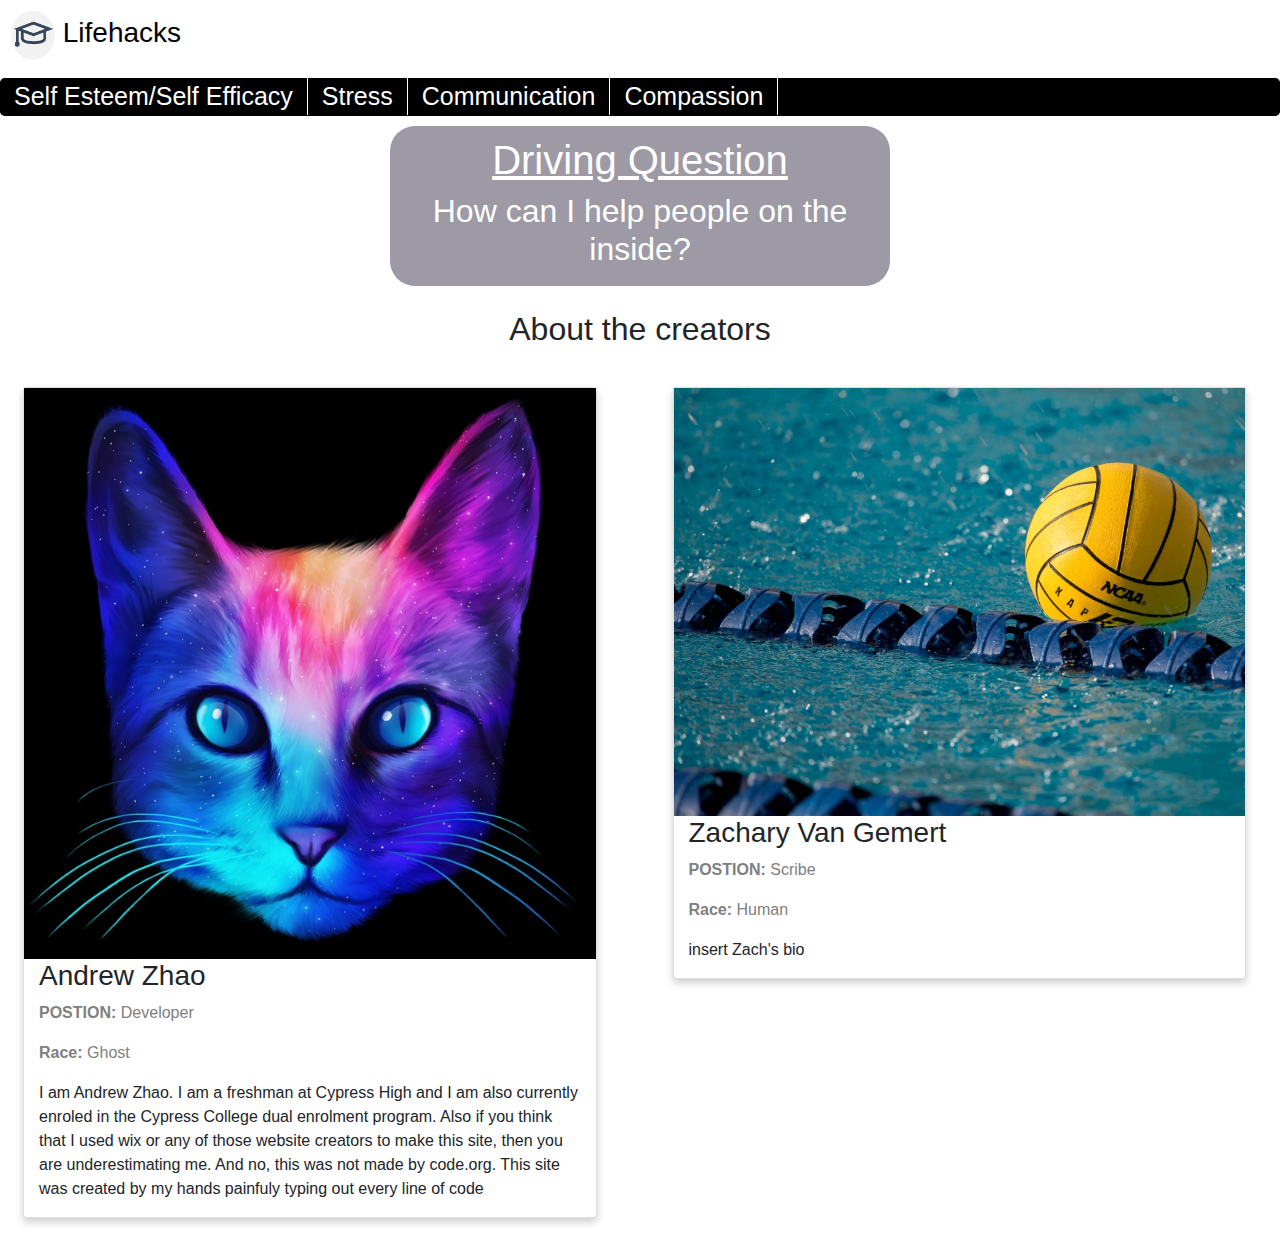
==== index.html @ 34256f16 "v0.01" ====
<!DOCTYPE html>
<html>
    <head>
        <title>CAPSTONE PROJECT</title>
        <link rel="stylesheet" href="index.css" type="text/css" />
        <link rel="icon" type="image/png" href="imgs/favicon.ico" sizes="16x16" />
        <link rel="stylesheet" href="https://stackpath.bootstrapcdn.com/bootstrap/4.3.1/css/bootstrap.min.css" integrity="sha384-ggOyR0iXCbMQv3Xipma34MD+dH/1fQ784/j6cY/iJTQUOhcWr7x9JvoRxT2MZw1T" crossorigin="anonymous">
        <link rel="stylesheet" href="https://use.fontawesome.com/releases/v5.7.2/css/all.css" integrity="sha384-fnmOCqbTlWIlj8LyTjo7mOUStjsKC4pOpQbqyi7RrhN7udi9RwhKkMHpvLbHG9Sr" crossorigin="anonymous">
    </head>
    <body>
        <div class="i">
            <h3 class="no"><a href="index.html"><img class="hat" src="imgs/icon.png">&nbsp;</img>Lifehacks</a></h3>
        </div>
        <div class="nb">
            <ul class="nb">
                <li class="nbi"><a href="se.html">Self Esteem/Self Efficacy</a></li>
                <li class="nbi"><a href="stress.html">Stress</a></li>
                <li class="nbi"><a href="com.html">Communication</a></li>
                <li class="nbi"><a href="comp.html">Compassion</a></li>
            </ul>
        </div>
        <div id="box">
            <h1 class="underline">Driving Question</h1>
            <h2>How can I help people on the inside?</h2>
        </div>
        <br>
        <h2 id="center">About the creators</h2>
        <div class="row" id="left">
            
            <div class="column">
                <div class="card">
                    <img src="imgs/image.jpg" alt="me" style="width:100%">
                    <div class="container">
                        <h3>Andrew Zhao</h3>
                        <p class="title"><strong>POSTION: </strong>Developer</p>
                        <p class="title"><strong>Race: </strong>Ghost</p>
                        <p>I am Andrew Zhao. I am a freshman at Cypress High and I am also currently enroled in the Cypress College dual enrolment program. Also if you think that I used wix or any of those website creators to make this site, then you are underestimating me. And no, this was not made by code.org. This site was created by my hands painfuly typing out every line of code</p>
                    </div>    
                </div>
            </div>
        
            <div class="column">
                <div class="card">
                    <img src="imgs/m1p2016c062_0.webp" alt="me" style="width:100%">
                    <div class="container">
                        <h3>Zachary Van Gemert</h3>
                        <p class="title"><strong>POSTION: </strong>Scribe</p>
                        <p class="title"><strong>Race: </strong>Human</p>
                        <p>insert Zach's bio</p>
                    </div>    
                </div>
            </div>
            
        </div>
    </body>
</html>
---- index.css ----
body{
    background-color: aquamarine;
}
.i{
    display: inline-block;
    padding: 10px;
    text-align: center;
}
.hat{
    height: 50px;
    width: 45px;
    box-align:left;
}
.nb{
    list-style: none;
    margin: 0px;
    padding: 0;
    overflow: hidden;
    background-color: black;
    height: inherit;
    transition: all 1s;
    border-radius: 5px;
    text-align: center;
    align-content: center;
}
.nbi{
    float: left;
    border-radius: 5px;
    transition: all 1s;
    text-decoration: none;
    text-align: center;
}
.nbi a{
    font-size: 25px;
    position: inherit;
    color: white;
    text-align: center;
    margin-top: 0px;
    padding: 5px 14px;
    text-decoration: none;
    font-family: sans-serif;
    font-weight: normal;
    border-right: 1px solid #FFFFFF;
}
.nbi a:hover{
    background-color: #575757;
    transition: 1s;
    color: #FFFFFF;
    text-decoration: none;
}
.active{
    background-color: #575757;
}
#box{
    text-align:center;
    background-color: #9d9aa5;
    color: white;
    overflow: auto;
    border-radius: 25px;
    word-wrap: break-word;
    padding: 10px;
    height: inherit;
    margin: auto;
    margin-top: 10px;
    max-width: 500px;
}
.underline{
    text-decoration: underline;
}
.column{
    float: left;
    width: 45%;
    margin-bottom: 16px;
    padding: 0 8px;
    margin:30px;
}
.card{
    box-shadow: 0 4px 8px 0 rgba(0, 0, 0, 0.2);
}
.container{
    padding: 0 16px;
}
.container::after, .row::after{
    content:"";
    clear: both;
    display: table;
}
.title{
    color:gray;
}
#center{
    text-align: center;

}
.no{
    text-decoration: none;
    color:black;
}
.no a{
    text-decoration: none;
    color: black;
}
.no a:hover{
    text-decoration: none;
    color: black;
}
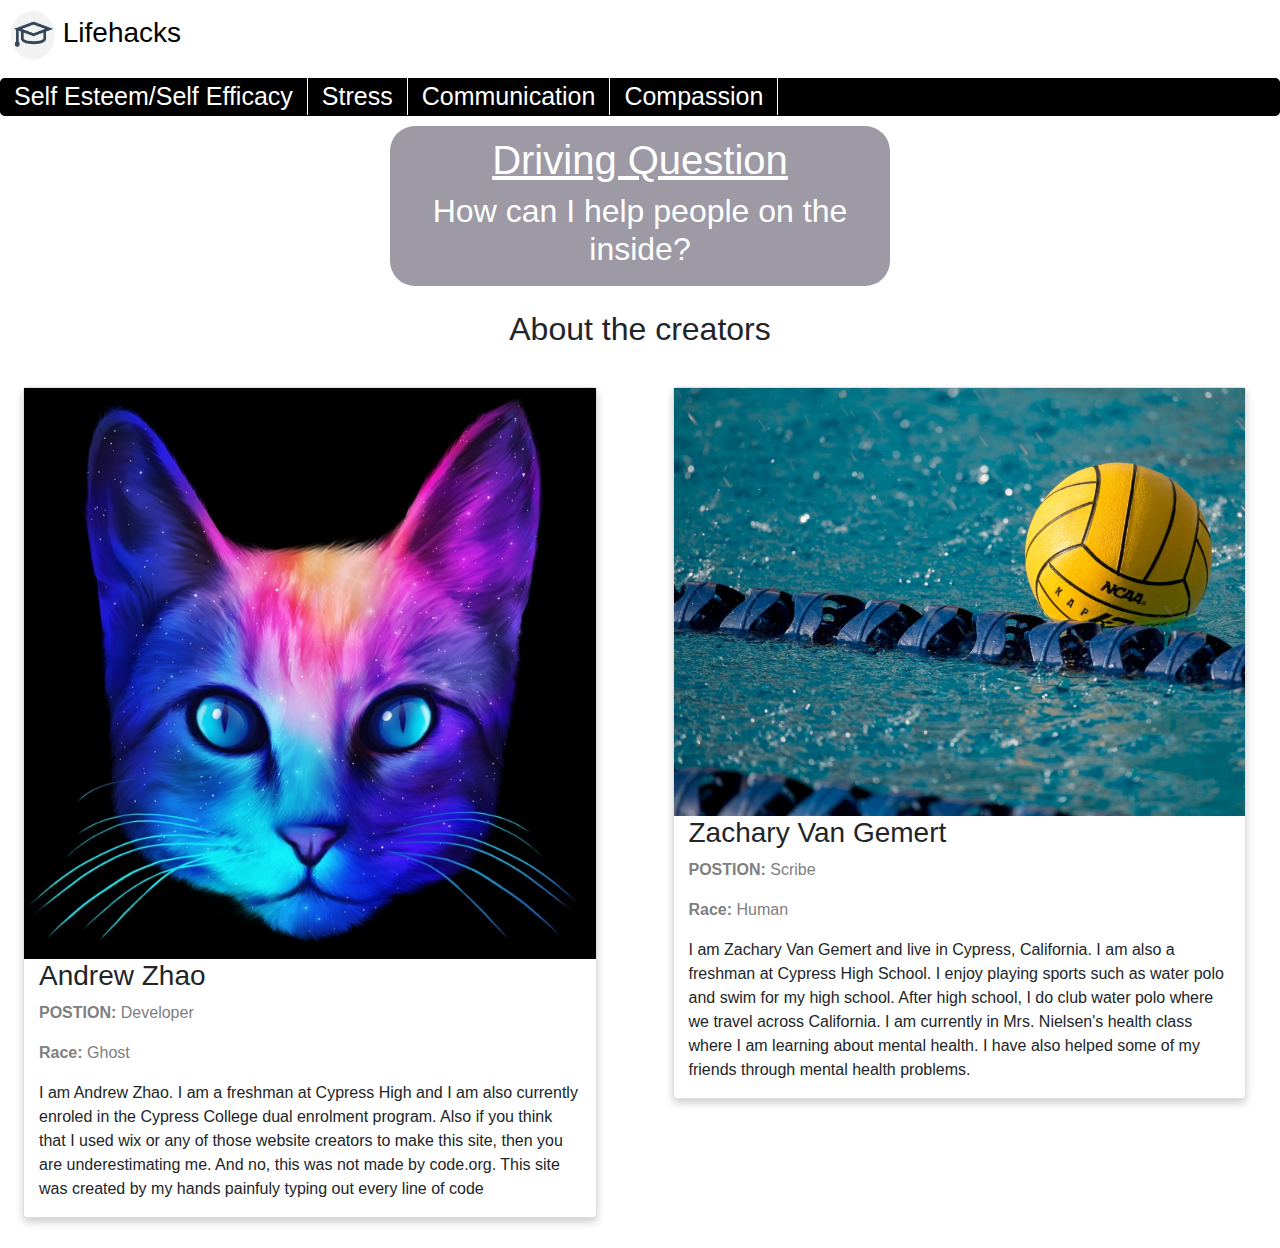
==== commit ce3da384: "bio update" ====
--- a/index.html
+++ b/index.html
@@ -46,7 +46,7 @@
                         <h3>Zachary Van Gemert</h3>
                         <p class="title"><strong>POSTION: </strong>Scribe</p>
                         <p class="title"><strong>Race: </strong>Human</p>
-                        <p>insert Zach's bio</p>
+                        <p>I am Zachary Van Gemert and live in Cypress, California.  I am also a freshman at Cypress High School.  I enjoy playing sports such as water polo and swim for my high school.   After high school, I do club water polo where we travel across California.   I am currently in Mrs. Nielsen's health class where I am learning about mental health.  I have also helped some of my friends through mental health problems.</p>
                     </div>    
                 </div>
             </div>
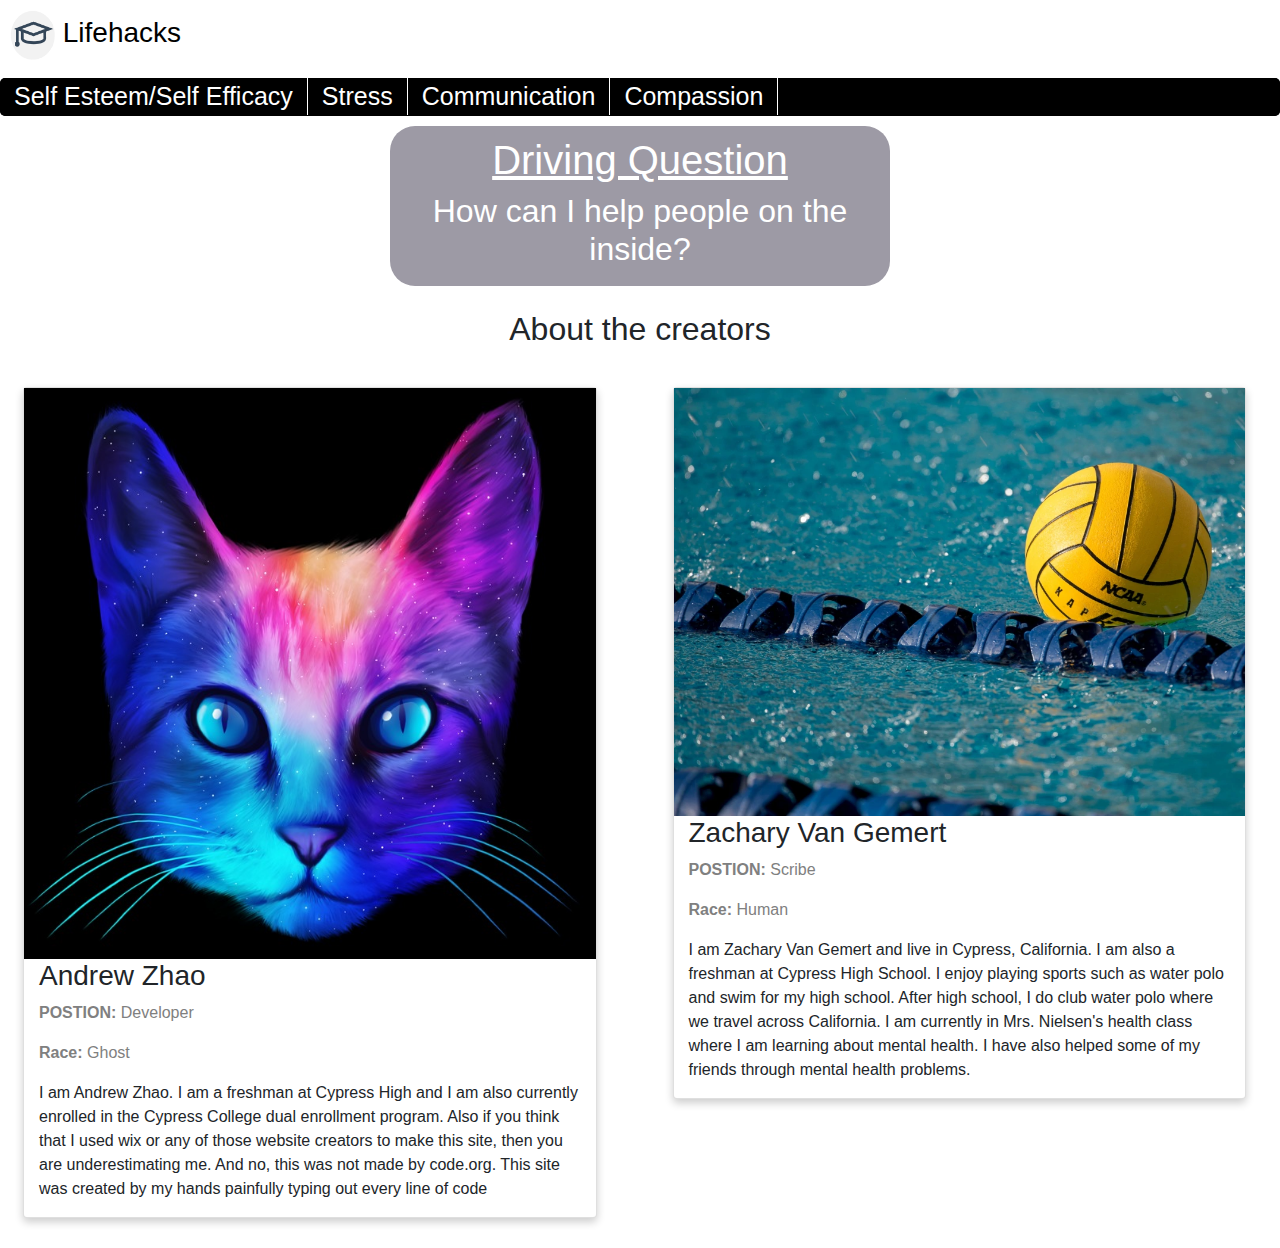
==== commit 83f65804: "spelling fix" ====
--- a/index.html
+++ b/index.html
@@ -11,12 +11,12 @@
         <div class="i">
             <h3 class="no"><a href="index.html"><img class="hat" src="imgs/icon.png">&nbsp;</img>Lifehacks</a></h3>
         </div>
-        <div class="nb">
-            <ul class="nb">
-                <li class="nbi"><a href="se.html">Self Esteem/Self Efficacy</a></li>
-                <li class="nbi"><a href="stress.html">Stress</a></li>
-                <li class="nbi"><a href="com.html">Communication</a></li>
-                <li class="nbi"><a href="comp.html">Compassion</a></li>
+        <div id="nb">
+            <ul id="nb">
+                <li id="nbi"><a href="se.html">Self Esteem/Self Efficacy</a></li>
+                <li id="nbi"><a href="stress.html">Stress</a></li>
+                <li id="nbi"><a href="com.html">Communication</a></li>
+                <li id="nbi"><a href="comp.html">Compassion</a></li>
             </ul>
         </div>
         <div id="box">
@@ -34,7 +34,7 @@
                         <h3>Andrew Zhao</h3>
                         <p class="title"><strong>POSTION: </strong>Developer</p>
                         <p class="title"><strong>Race: </strong>Ghost</p>
-                        <p>I am Andrew Zhao. I am a freshman at Cypress High and I am also currently enroled in the Cypress College dual enrolment program. Also if you think that I used wix or any of those website creators to make this site, then you are underestimating me. And no, this was not made by code.org. This site was created by my hands painfuly typing out every line of code</p>
+                        <p>I am Andrew Zhao. I am a freshman at Cypress High and I am also currently enrolled in the Cypress College dual enrollment program. Also if you think that I used wix or any of those website creators to make this site, then you are underestimating me. And no, this was not made by code.org. This site was created by my hands painfully typing out every line of code</p>
                     </div>    
                 </div>
             </div>
@@ -52,5 +52,8 @@
             </div>
             
         </div>
+
+
+    <script src="index.js"></script>
     </body>
 </html>--- a/index.css
+++ b/index.css
@@ -1,5 +1,7 @@
 body{
     background-color: aquamarine;
+    overflow-wrap: break-word;
+    overflow-x: hidden;
 }
 .i{
     display: inline-block;
@@ -11,7 +13,7 @@
     width: 45px;
     box-align:left;
 }
-.nb{
+#nb{
     list-style: none;
     margin: 0px;
     padding: 0;
@@ -21,16 +23,18 @@
     transition: all 1s;
     border-radius: 5px;
     text-align: center;
-    align-content: center;
+    align-content: center;   
+    z-index: 1;
 }
-.nbi{
+#nbi{
     float: left;
     border-radius: 5px;
     transition: all 1s;
     text-decoration: none;
     text-align: center;
+ 
 }
-.nbi a{
+#nbi a{
     font-size: 25px;
     position: inherit;
     color: white;
@@ -42,7 +46,7 @@
     font-weight: normal;
     border-right: 1px solid #FFFFFF;
 }
-.nbi a:hover{
+#nbi a:hover{
     background-color: #575757;
     transition: 1s;
     color: #FFFFFF;
@@ -103,4 +107,21 @@
 .no a:hover{
     text-decoration: none;
     color: black;
-}+}
+
+/* Page content */
+.content {
+  padding: 16px;
+}
+
+/* The sticky class is added to the navbar with JS when it reaches its scroll position */
+.sticky {
+  position: fixed;
+  top: 0;
+  width: 100%;
+}
+
+/* Add some top padding to the page content to prevent sudden quick movement (as the navigation bar gets a new position at the top of the page (position:fixed and top:0) */
+.sticky + .content {
+  padding-top: 60px;
+}
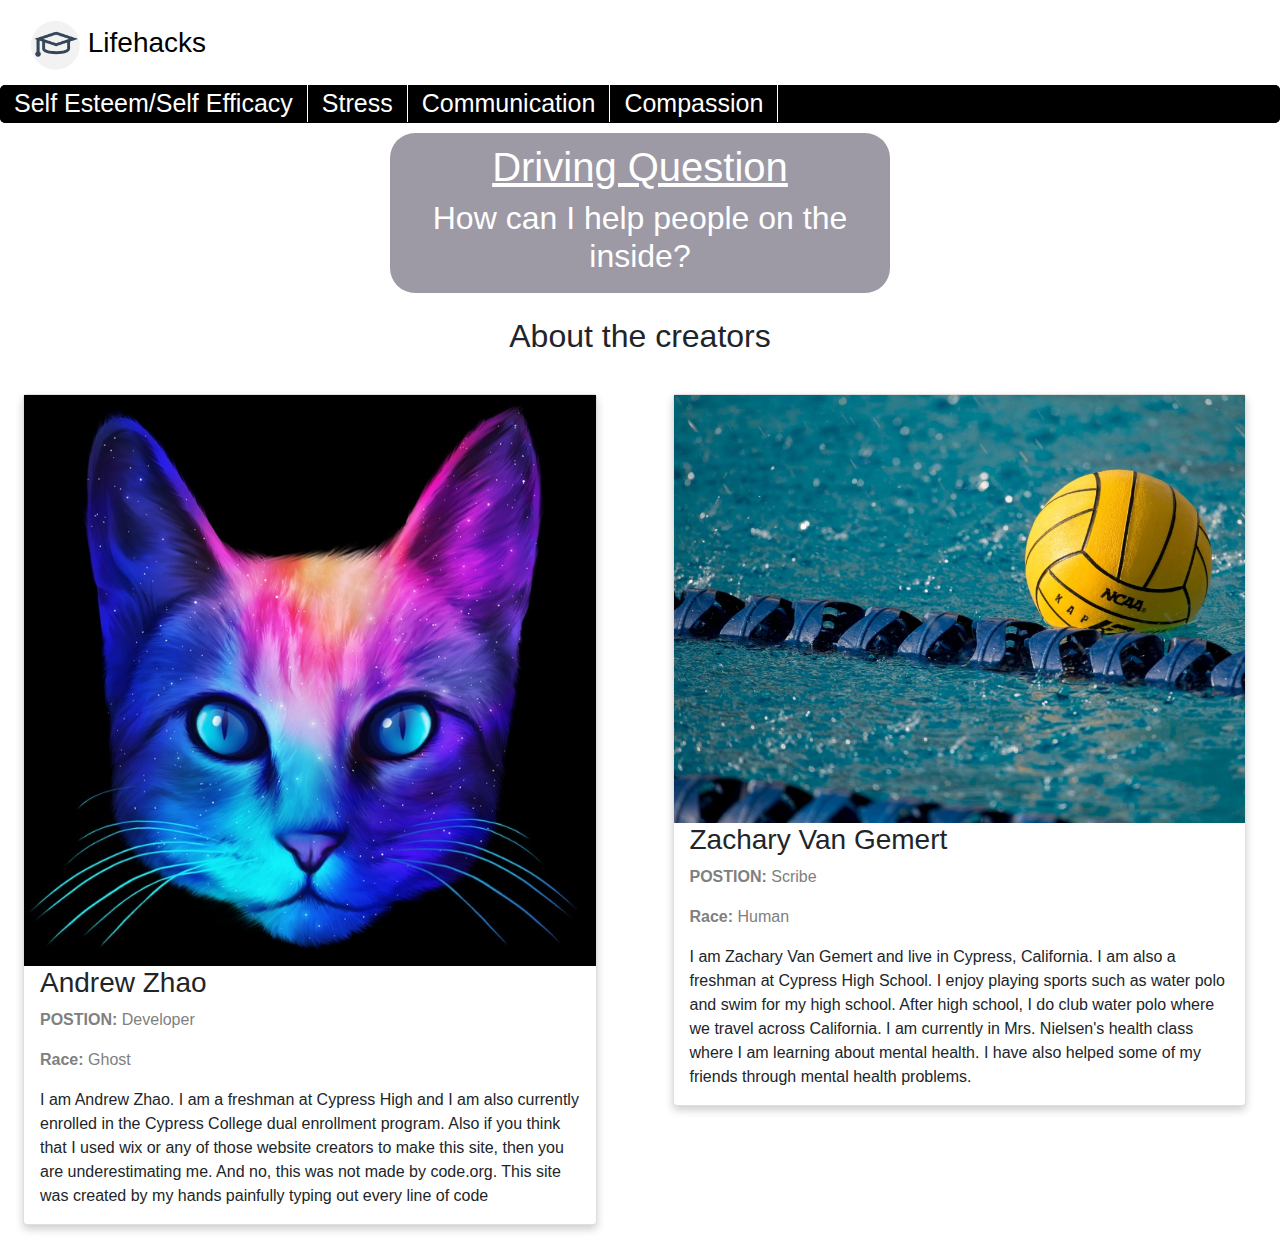
==== commit 95b0fba6: "youtube" ====
--- a/index.html
+++ b/index.html
@@ -2,9 +2,10 @@
 <html>
     <head>
         <title>CAPSTONE PROJECT</title>
+        <link rel="stylesheet" href="https://stackpath.bootstrapcdn.com/bootstrap/4.3.1/css/bootstrap.min.css" integrity="sha384-ggOyR0iXCbMQv3Xipma34MD+dH/1fQ784/j6cY/iJTQUOhcWr7x9JvoRxT2MZw1T" crossorigin="anonymous">
         <link rel="stylesheet" href="index.css" type="text/css" />
         <link rel="icon" type="image/png" href="imgs/favicon.ico" sizes="16x16" />
-        <link rel="stylesheet" href="https://stackpath.bootstrapcdn.com/bootstrap/4.3.1/css/bootstrap.min.css" integrity="sha384-ggOyR0iXCbMQv3Xipma34MD+dH/1fQ784/j6cY/iJTQUOhcWr7x9JvoRxT2MZw1T" crossorigin="anonymous">
+        
         <link rel="stylesheet" href="https://use.fontawesome.com/releases/v5.7.2/css/all.css" integrity="sha384-fnmOCqbTlWIlj8LyTjo7mOUStjsKC4pOpQbqyi7RrhN7udi9RwhKkMHpvLbHG9Sr" crossorigin="anonymous">
     </head>
     <body>
@@ -52,6 +53,7 @@
             </div>
             
         </div>
+        
 
 
     <script src="index.js"></script>
--- a/index.css
+++ b/index.css
@@ -1,5 +1,5 @@
 body{
-    background-color: aquamarine;
+    background-color: white;
     overflow-wrap: break-word;
     overflow-x: hidden;
 }
@@ -7,11 +7,17 @@
     display: inline-block;
     padding: 10px;
     text-align: center;
+    border-radius: 50px;
+    height: 75px;
+    width: inherit;
+    margin-left: 10px;
+    margin-bottom: 10px;
 }
 .hat{
     height: 50px;
-    width: 45px;
+    width: 50px;
     box-align:left;
+    position: left center;
 }
 #nb{
     list-style: none;
@@ -99,6 +105,7 @@
 .no{
     text-decoration: none;
     color:black;
+    padding: 10px;
 }
 .no a{
     text-decoration: none;
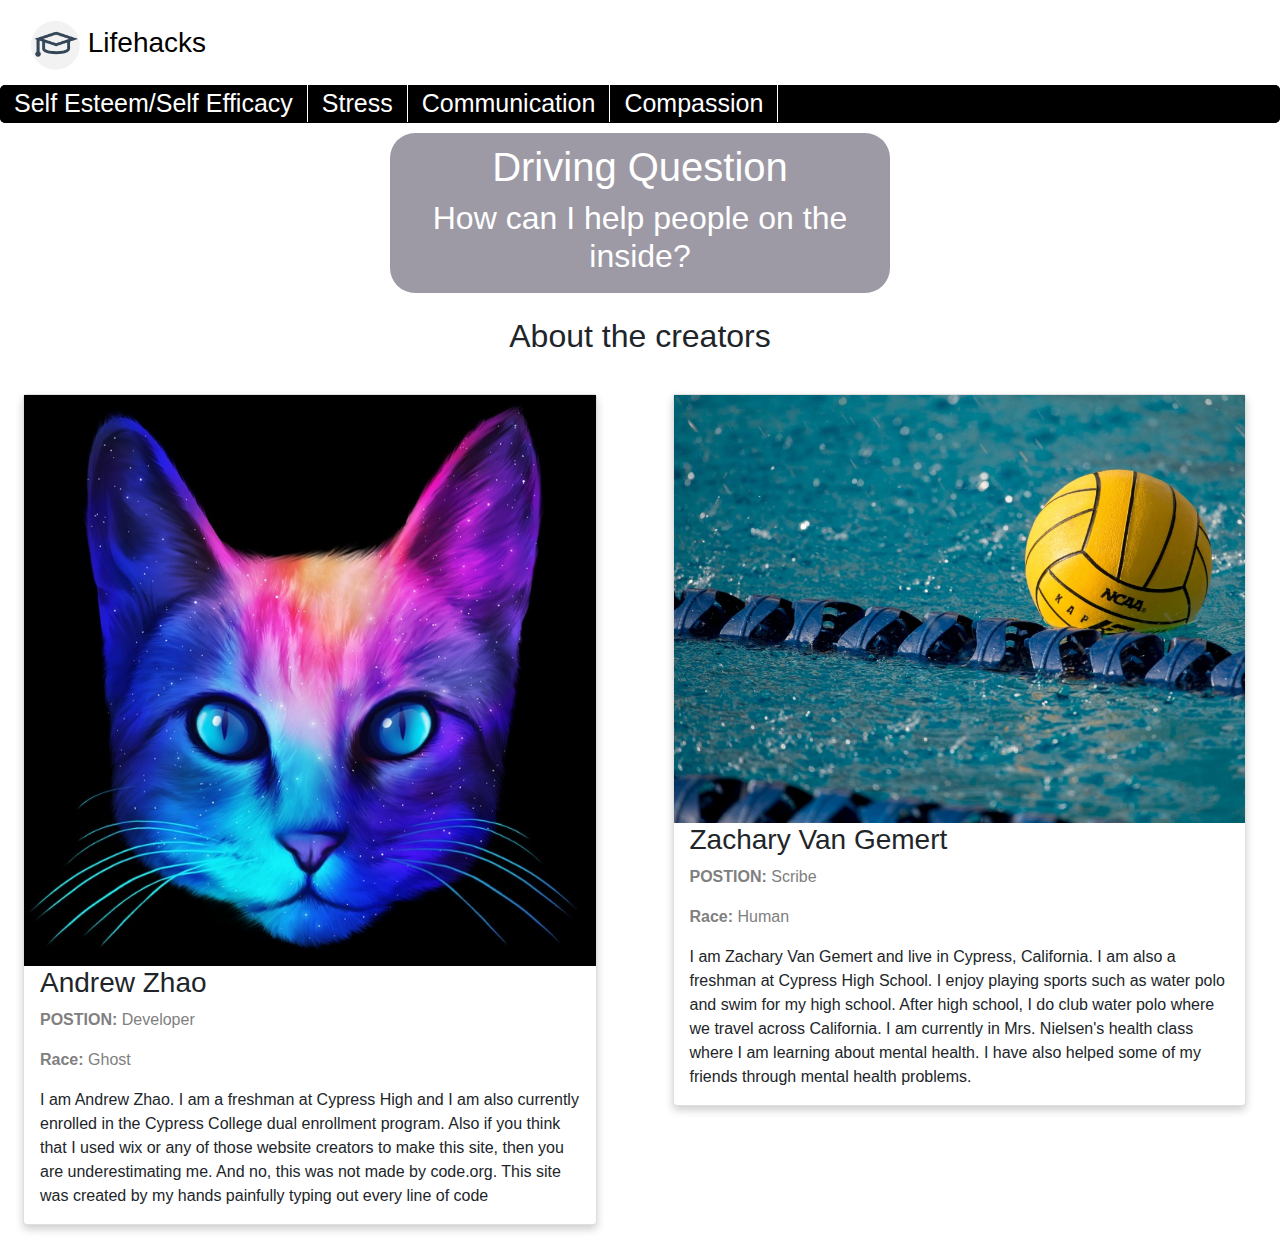
==== commit 645fe9e6: "v1.0" ====
--- a/index.html
+++ b/index.html
@@ -2,6 +2,7 @@
 <html>
     <head>
         <title>CAPSTONE PROJECT</title>
+        <link rel="stylesheet" href="nav.css" type="text/css" />
         <link rel="stylesheet" href="https://stackpath.bootstrapcdn.com/bootstrap/4.3.1/css/bootstrap.min.css" integrity="sha384-ggOyR0iXCbMQv3Xipma34MD+dH/1fQ784/j6cY/iJTQUOhcWr7x9JvoRxT2MZw1T" crossorigin="anonymous">
         <link rel="stylesheet" href="index.css" type="text/css" />
         <link rel="icon" type="image/png" href="imgs/favicon.ico" sizes="16x16" />
--- a/nav.css
+++ b/nav.css
@@ -0,0 +1,55 @@
+#nb{
+    list-style: none;
+    margin: 0px;
+    padding: 0;
+    overflow: hidden;
+    background-color: black;
+    height: inherit;
+    transition: all 1s;
+    border-radius: 5px;
+    text-align: center;
+    align-content: center;   
+    z-index: 1;
+}
+#nbi{
+    float: left;
+    border-radius: 5px;
+    transition: all 1s;
+    text-decoration: none;
+    text-align: center;
+ 
+}
+#nbi a{
+    font-size: 25px;
+    position: inherit;
+    color: white;
+    text-align: center;
+    margin-top: 0px;
+    padding: 5px 14px;
+    text-decoration: none;
+    font-family: sans-serif;
+    font-weight: normal;
+    border-right: 1px solid #FFFFFF;
+}
+#nbi a:hover{
+    background-color: #575757;
+    transition: 1s;
+    color: #FFFFFF;
+    text-decoration: none;
+}
+/* Page content */
+.content {
+  padding: 16px;
+}
+
+/* The sticky class is added to the navbar with JS when it reaches its scroll position */
+.sticky {
+  position: fixed;
+  top: 0;
+  width: 100%;
+}
+
+/* Add some top padding to the page content to prevent sudden quick movement (as the navigation bar gets a new position at the top of the page (position:fixed and top:0) */
+.sticky + .content {
+  padding-top: 60px;
+}--- a/index.css
+++ b/index.css
@@ -19,45 +19,7 @@
     box-align:left;
     position: left center;
 }
-#nb{
-    list-style: none;
-    margin: 0px;
-    padding: 0;
-    overflow: hidden;
-    background-color: black;
-    height: inherit;
-    transition: all 1s;
-    border-radius: 5px;
-    text-align: center;
-    align-content: center;   
-    z-index: 1;
-}
-#nbi{
-    float: left;
-    border-radius: 5px;
-    transition: all 1s;
-    text-decoration: none;
-    text-align: center;
- 
-}
-#nbi a{
-    font-size: 25px;
-    position: inherit;
-    color: white;
-    text-align: center;
-    margin-top: 0px;
-    padding: 5px 14px;
-    text-decoration: none;
-    font-family: sans-serif;
-    font-weight: normal;
-    border-right: 1px solid #FFFFFF;
-}
-#nbi a:hover{
-    background-color: #575757;
-    transition: 1s;
-    color: #FFFFFF;
-    text-decoration: none;
-}
+
 .active{
     background-color: #575757;
 }
@@ -74,9 +36,7 @@
     margin-top: 10px;
     max-width: 500px;
 }
-.underline{
-    text-decoration: underline;
-}
+
 .column{
     float: left;
     width: 45%;
@@ -116,19 +76,4 @@
     color: black;
 }
 
-/* Page content */
-.content {
-  padding: 16px;
-}
 
-/* The sticky class is added to the navbar with JS when it reaches its scroll position */
-.sticky {
-  position: fixed;
-  top: 0;
-  width: 100%;
-}
-
-/* Add some top padding to the page content to prevent sudden quick movement (as the navigation bar gets a new position at the top of the page (position:fixed and top:0) */
-.sticky + .content {
-  padding-top: 60px;
-}
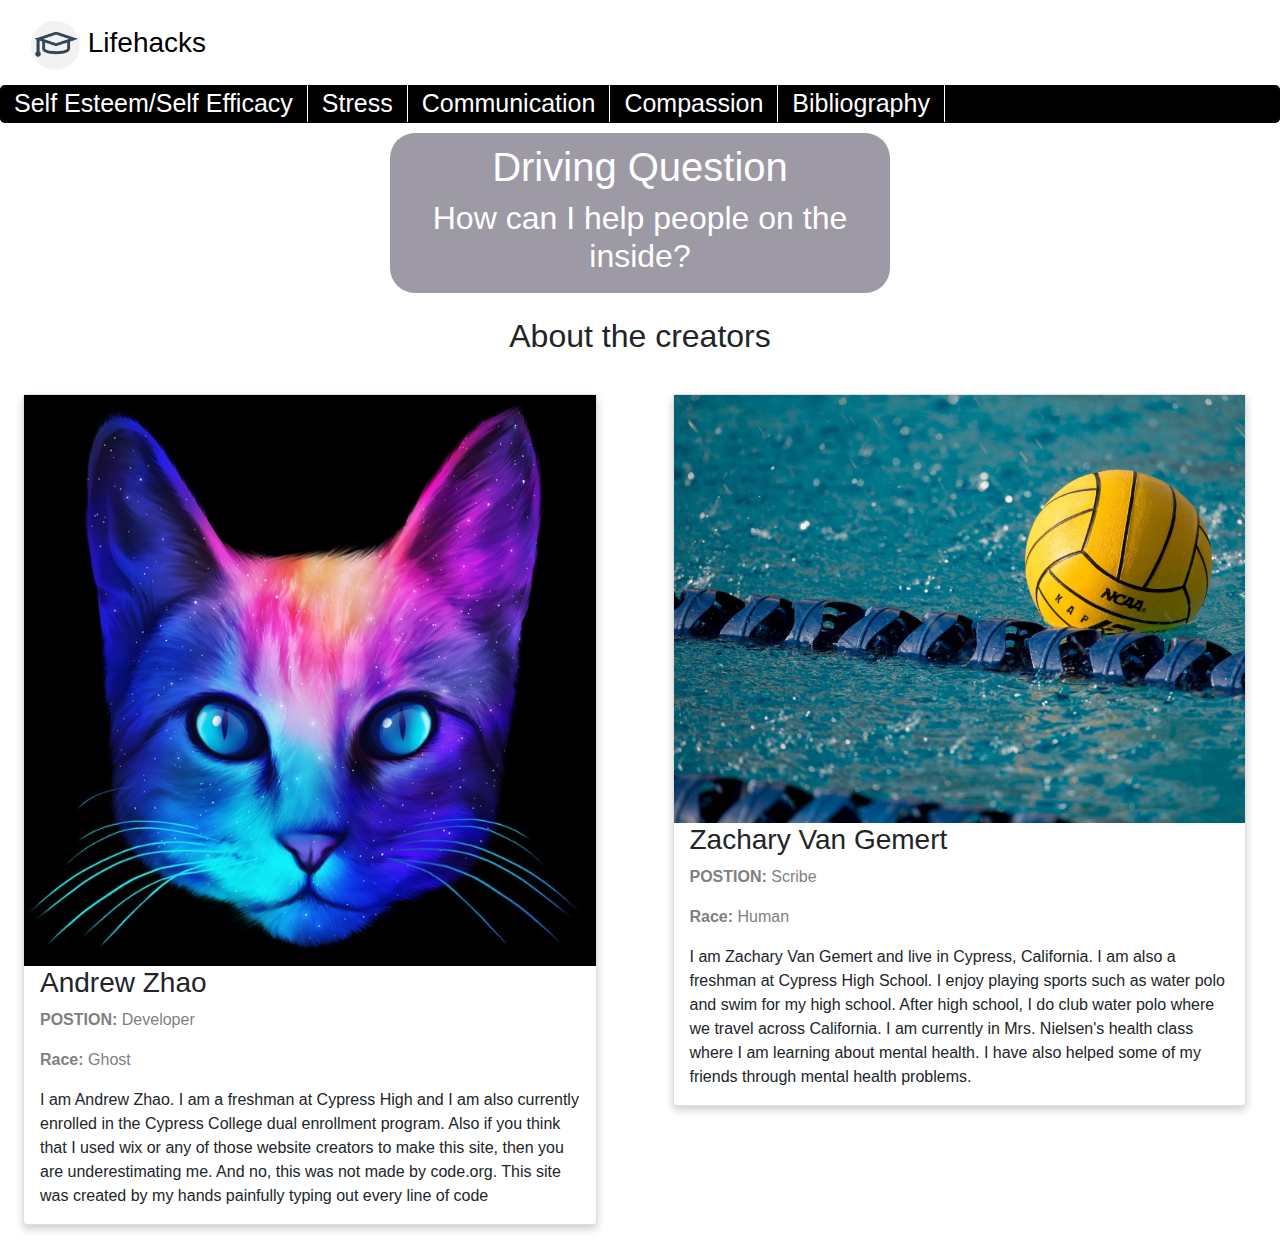
==== commit 425b0262: "v1.1" ====
--- a/index.html
+++ b/index.html
@@ -19,6 +19,7 @@
                 <li id="nbi"><a href="stress.html">Stress</a></li>
                 <li id="nbi"><a href="com.html">Communication</a></li>
                 <li id="nbi"><a href="comp.html">Compassion</a></li>
+                <li id="nbi"><a href="https://docs.google.com/document/d/1pZh5avSsWxuxaC491fzDPy6ccRiUuxG9YDbE1I_CSrw/edit?usp=sharing" target="_blank">Bibliography</a></li>
             </ul>
         </div>
         <div id="box">
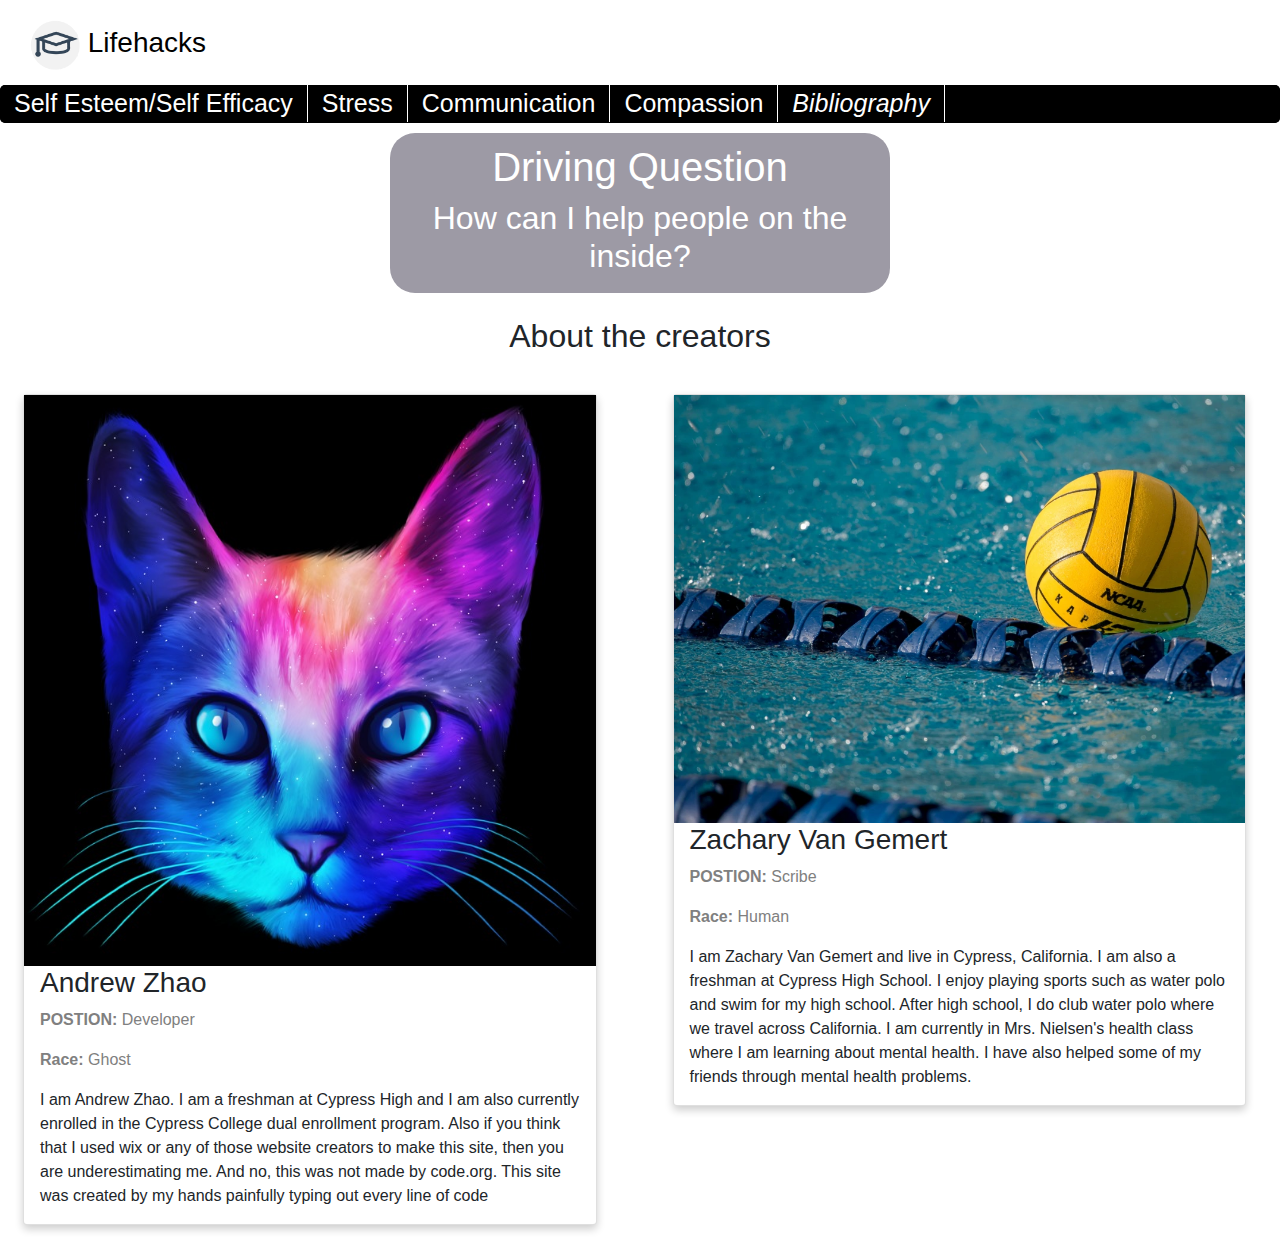
==== commit 5957976d: "v1.2" ====
--- a/index.html
+++ b/index.html
@@ -19,7 +19,7 @@
                 <li id="nbi"><a href="stress.html">Stress</a></li>
                 <li id="nbi"><a href="com.html">Communication</a></li>
                 <li id="nbi"><a href="comp.html">Compassion</a></li>
-                <li id="nbi"><a href="https://docs.google.com/document/d/1pZh5avSsWxuxaC491fzDPy6ccRiUuxG9YDbE1I_CSrw/edit?usp=sharing" target="_blank">Bibliography</a></li>
+                <li id="nbi"><a href="https://docs.google.com/document/d/1pZh5avSsWxuxaC491fzDPy6ccRiUuxG9YDbE1I_CSrw/edit?usp=sharing" target="_blank"><i class="fas fa-book-open"> Bibliography</i></a></li>
             </ul>
         </div>
         <div id="box">
